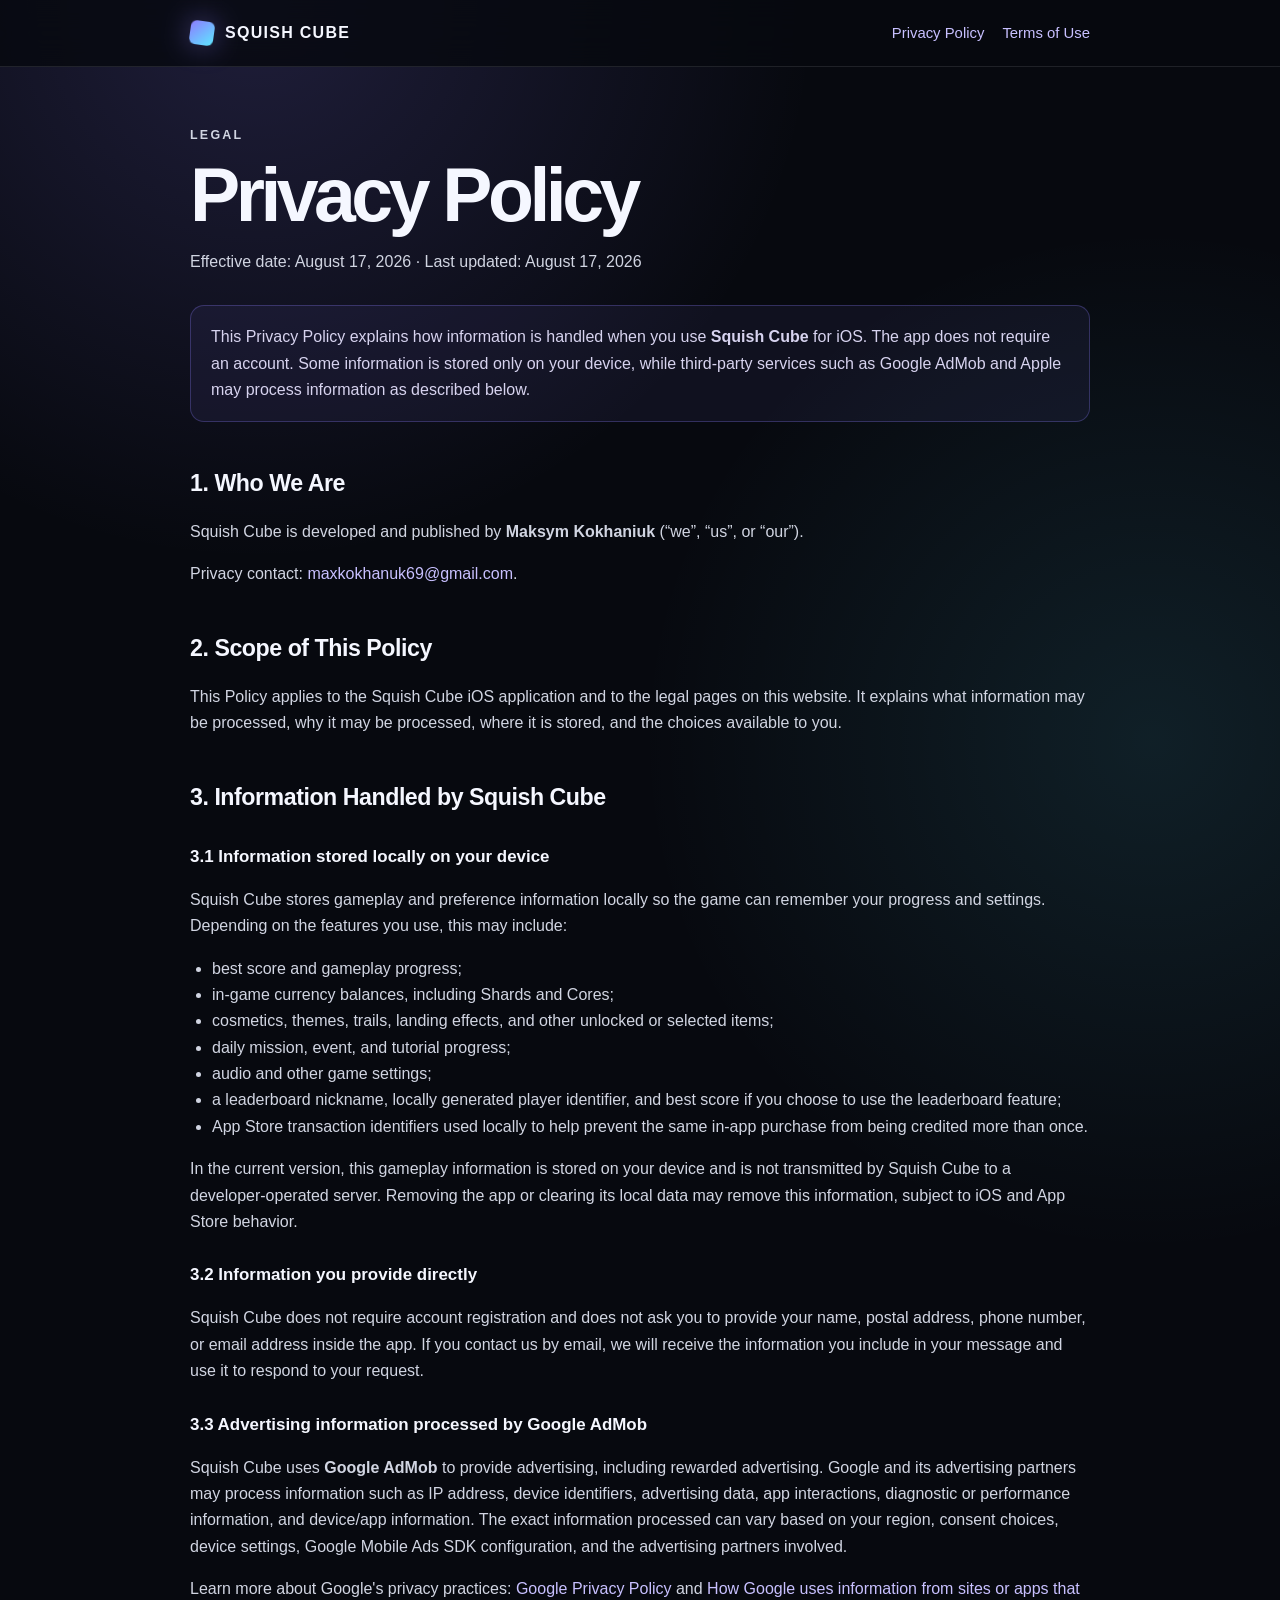
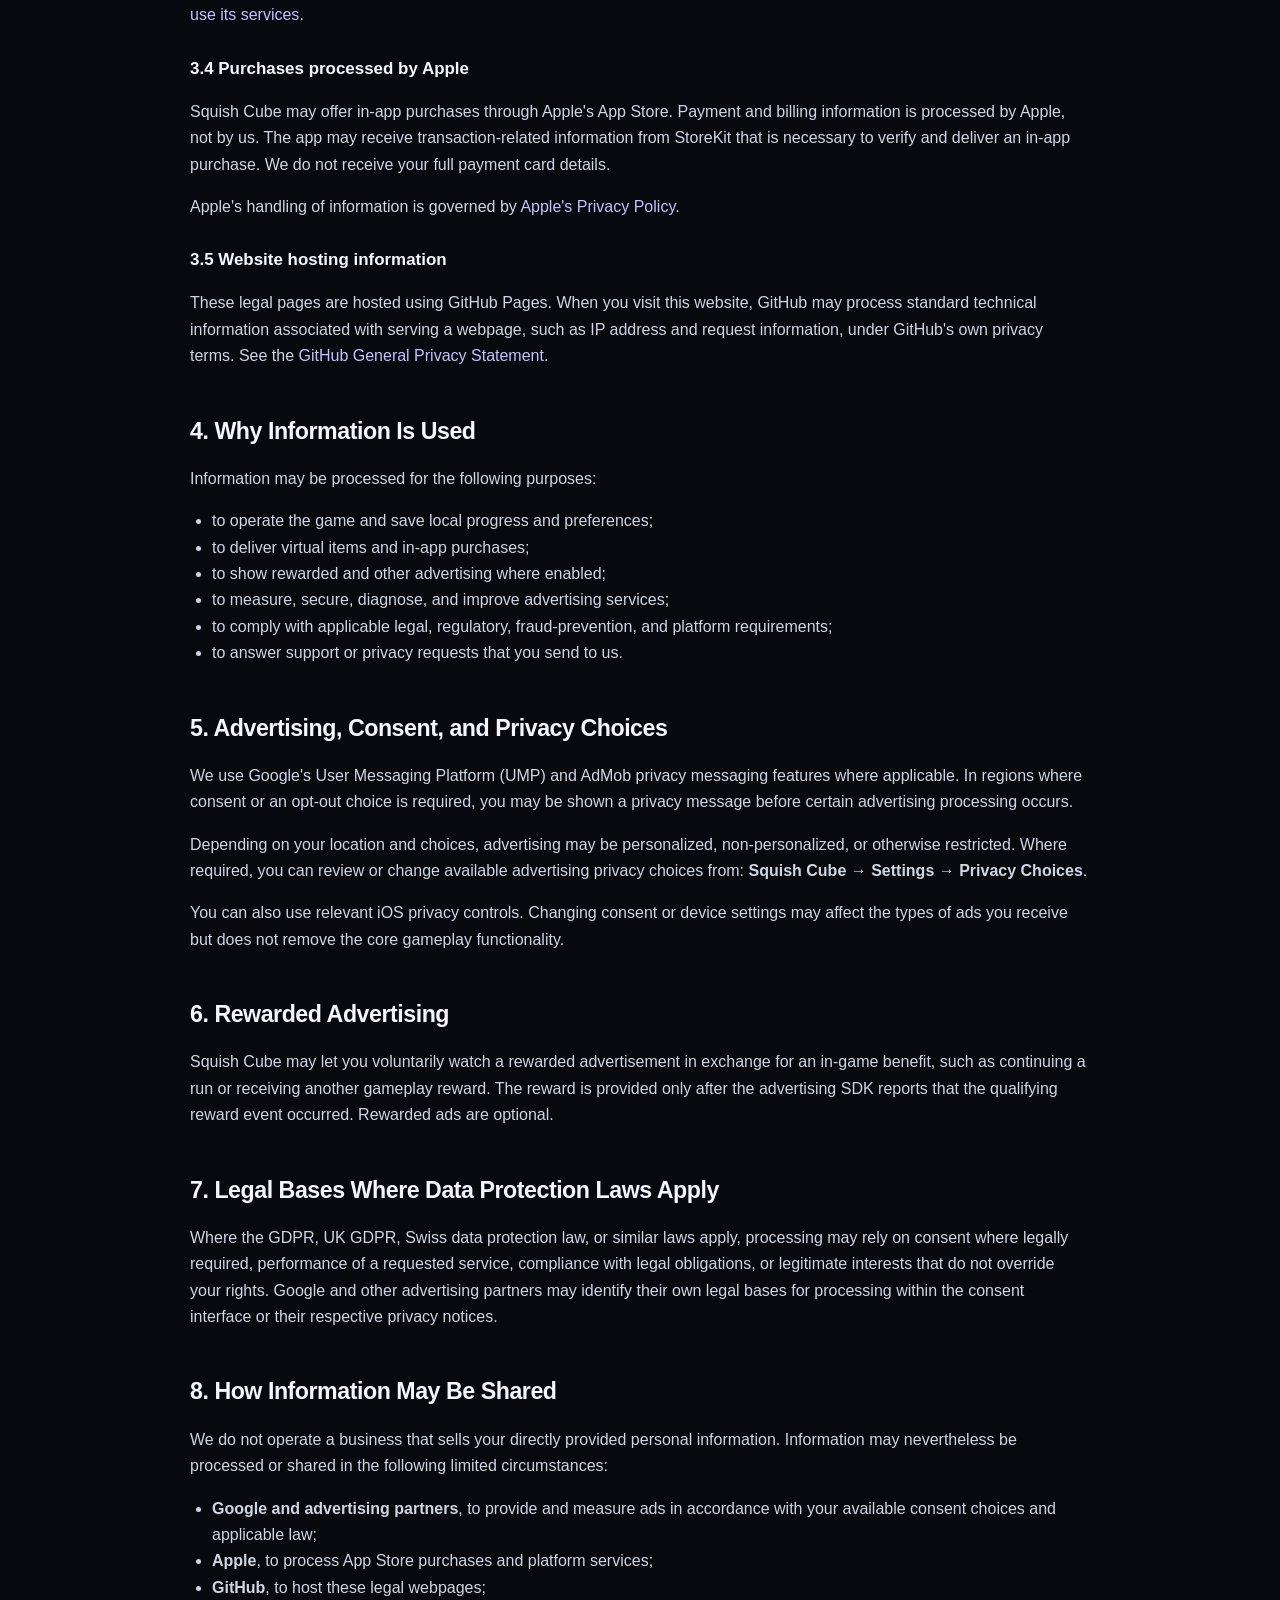
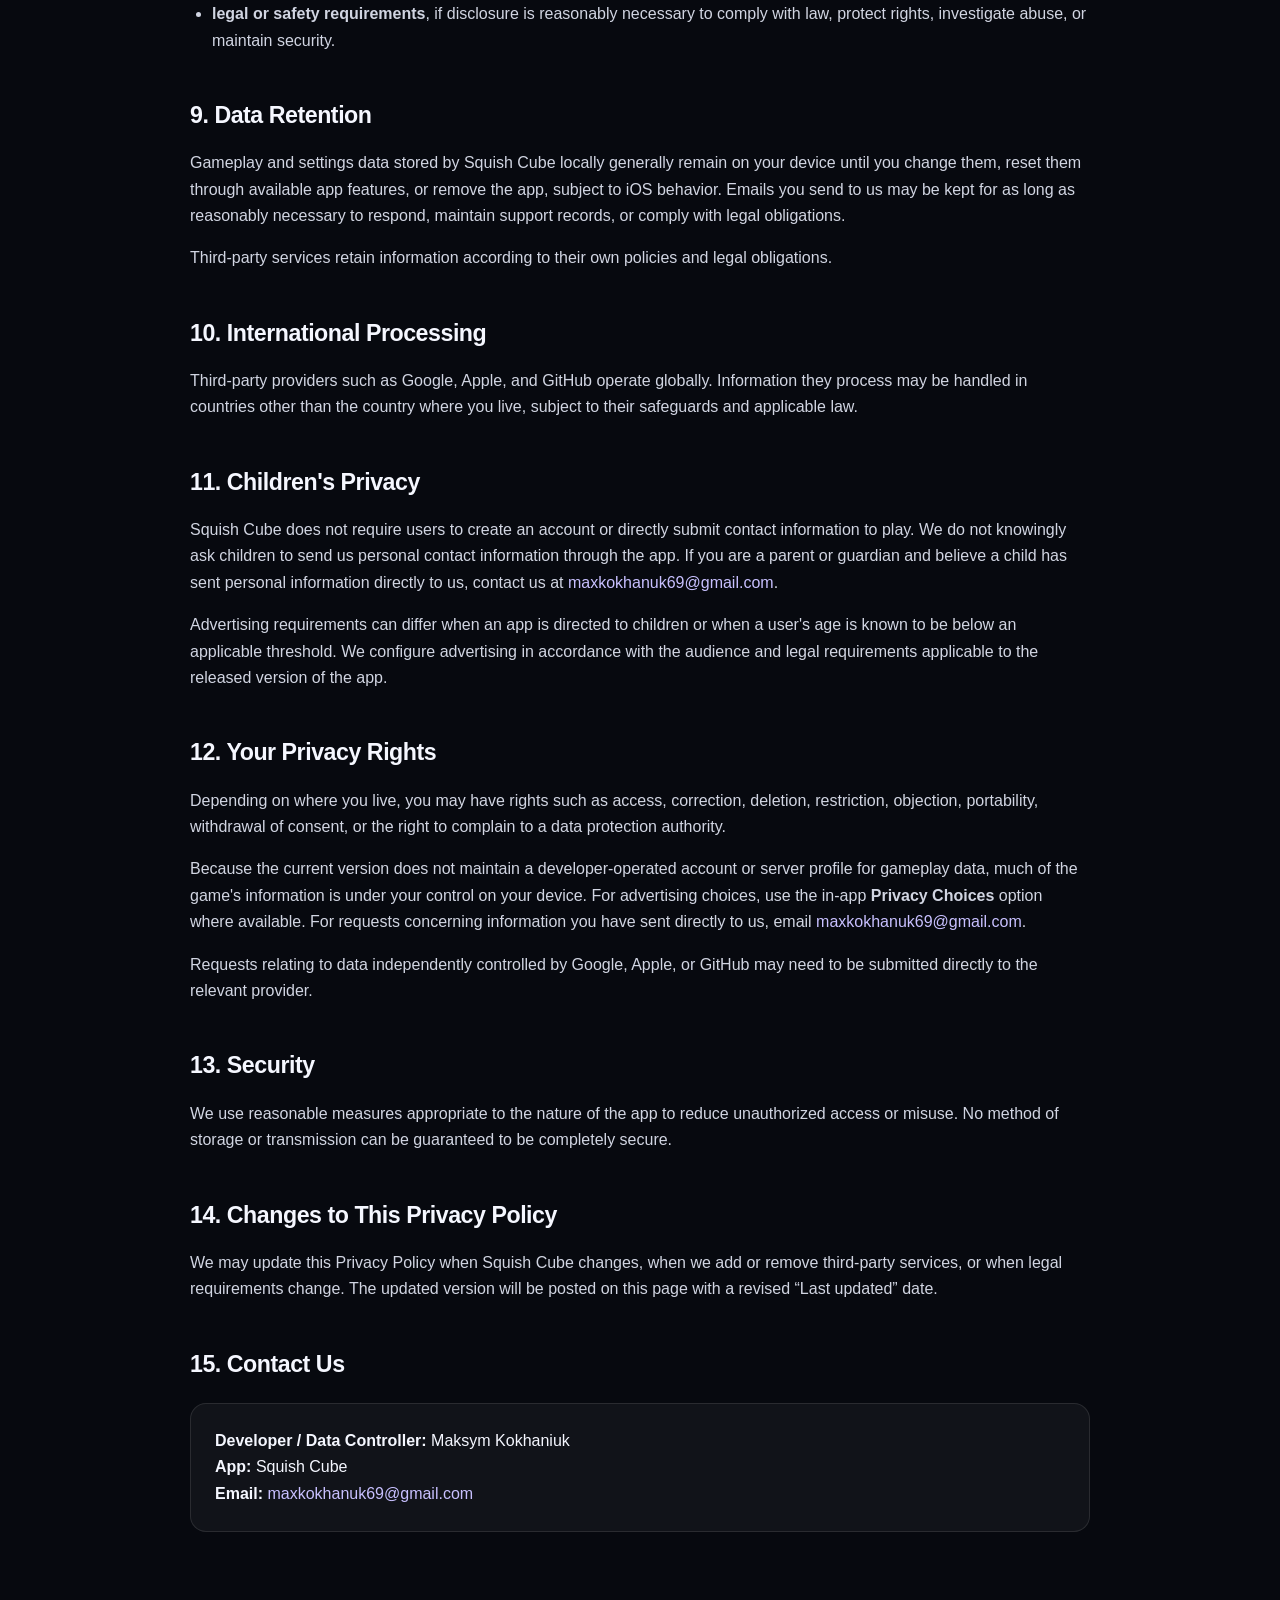
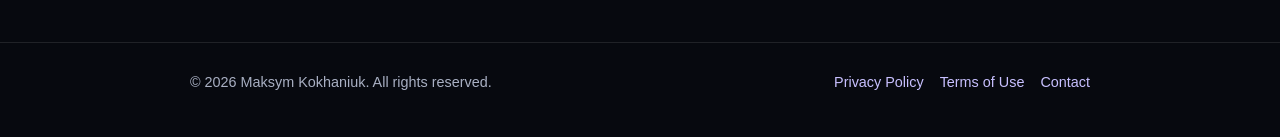
==== privacy/index.html @ 05f9e51a "Initial Squish Cube legal website" ====
<!doctype html>
<html lang="en">
<head>
  <meta charset="utf-8">
  <meta name="viewport" content="width=device-width, initial-scale=1">
  <meta name="description" content="Privacy Policy for Squish Cube for iOS, developed by Maksym Kokhaniuk.">
  <meta name="robots" content="index,follow">
  <title>Privacy Policy — Squish Cube</title>
  <link rel="stylesheet" href="../styles.css">
</head>
<body>

<nav>
  <div class="shell nav-inner">
    <a class="brand" href="../">
      <span class="logo" aria-hidden="true"></span>
      <span>Squish Cube</span>
    </a>
    <div class="nav-links">
      <a href="../privacy/">Privacy Policy</a>
      <a href="../terms/">Terms of Use</a>
    </div>
  </div>
</nav>

  <main class="shell legal">
    <header class="legal-header">
      <p class="eyebrow">Legal</p>
      <h1>Privacy Policy</h1>
      <p class="meta">Effective date: August 17, 2026 · Last updated: August 17, 2026</p>
    </header>

    <div class="notice">
      This Privacy Policy explains how information is handled when you use
      <strong>Squish Cube</strong> for iOS. The app does not require an account.
      Some information is stored only on your device, while third-party services
      such as Google AdMob and Apple may process information as described below.
    </div>

    <h2>1. Who We Are</h2>
    <p>
      Squish Cube is developed and published by <strong>Maksym Kokhaniuk</strong>
      (“we”, “us”, or “our”).
    </p>
    <p>
      Privacy contact:
      <a href="mailto:maxkokhanuk69@gmail.com">maxkokhanuk69@gmail.com</a>.
    </p>

    <h2>2. Scope of This Policy</h2>
    <p>
      This Policy applies to the Squish Cube iOS application and to the legal
      pages on this website. It explains what information may be processed,
      why it may be processed, where it is stored, and the choices available to you.
    </p>

    <h2>3. Information Handled by Squish Cube</h2>

    <h3>3.1 Information stored locally on your device</h3>
    <p>
      Squish Cube stores gameplay and preference information locally so the game
      can remember your progress and settings. Depending on the features you use,
      this may include:
    </p>
    <ul>
      <li>best score and gameplay progress;</li>
      <li>in-game currency balances, including Shards and Cores;</li>
      <li>cosmetics, themes, trails, landing effects, and other unlocked or selected items;</li>
      <li>daily mission, event, and tutorial progress;</li>
      <li>audio and other game settings;</li>
      <li>a leaderboard nickname, locally generated player identifier, and best score if you choose to use the leaderboard feature;</li>
      <li>App Store transaction identifiers used locally to help prevent the same in-app purchase from being credited more than once.</li>
    </ul>
    <p>
      In the current version, this gameplay information is stored on your device
      and is not transmitted by Squish Cube to a developer-operated server.
      Removing the app or clearing its local data may remove this information,
      subject to iOS and App Store behavior.
    </p>

    <h3>3.2 Information you provide directly</h3>
    <p>
      Squish Cube does not require account registration and does not ask you to
      provide your name, postal address, phone number, or email address inside the app.
      If you contact us by email, we will receive the information you include in
      your message and use it to respond to your request.
    </p>

    <h3>3.3 Advertising information processed by Google AdMob</h3>
    <p>
      Squish Cube uses <strong>Google AdMob</strong> to provide advertising,
      including rewarded advertising. Google and its advertising partners may
      process information such as IP address, device identifiers, advertising data,
      app interactions, diagnostic or performance information, and device/app
      information. The exact information processed can vary based on your region,
      consent choices, device settings, Google Mobile Ads SDK configuration, and
      the advertising partners involved.
    </p>
    <p>
      Learn more about Google's privacy practices:
      <a href="https://policies.google.com/privacy" rel="noopener noreferrer">Google Privacy Policy</a>
      and
      <a href="https://policies.google.com/technologies/partner-sites" rel="noopener noreferrer">How Google uses information from sites or apps that use its services</a>.
    </p>

    <h3>3.4 Purchases processed by Apple</h3>
    <p>
      Squish Cube may offer in-app purchases through Apple's App Store.
      Payment and billing information is processed by Apple, not by us.
      The app may receive transaction-related information from StoreKit that is
      necessary to verify and deliver an in-app purchase. We do not receive your
      full payment card details.
    </p>
    <p>
      Apple's handling of information is governed by
      <a href="https://www.apple.com/legal/privacy/" rel="noopener noreferrer">Apple's Privacy Policy</a>.
    </p>

    <h3>3.5 Website hosting information</h3>
    <p>
      These legal pages are hosted using GitHub Pages. When you visit this website,
      GitHub may process standard technical information associated with serving a
      webpage, such as IP address and request information, under GitHub's own privacy terms.
      See the
      <a href="https://docs.github.com/en/site-policy/privacy-policies/github-general-privacy-statement" rel="noopener noreferrer">GitHub General Privacy Statement</a>.
    </p>

    <h2>4. Why Information Is Used</h2>
    <p>Information may be processed for the following purposes:</p>
    <ul>
      <li>to operate the game and save local progress and preferences;</li>
      <li>to deliver virtual items and in-app purchases;</li>
      <li>to show rewarded and other advertising where enabled;</li>
      <li>to measure, secure, diagnose, and improve advertising services;</li>
      <li>to comply with applicable legal, regulatory, fraud-prevention, and platform requirements;</li>
      <li>to answer support or privacy requests that you send to us.</li>
    </ul>

    <h2>5. Advertising, Consent, and Privacy Choices</h2>
    <p>
      We use Google's User Messaging Platform (UMP) and AdMob privacy messaging
      features where applicable. In regions where consent or an opt-out choice is
      required, you may be shown a privacy message before certain advertising
      processing occurs.
    </p>
    <p>
      Depending on your location and choices, advertising may be personalized,
      non-personalized, or otherwise restricted. Where required, you can review or
      change available advertising privacy choices from:
      <strong>Squish Cube → Settings → Privacy Choices</strong>.
    </p>
    <p>
      You can also use relevant iOS privacy controls. Changing consent or device
      settings may affect the types of ads you receive but does not remove the
      core gameplay functionality.
    </p>

    <h2>6. Rewarded Advertising</h2>
    <p>
      Squish Cube may let you voluntarily watch a rewarded advertisement in exchange
      for an in-game benefit, such as continuing a run or receiving another
      gameplay reward. The reward is provided only after the advertising SDK reports
      that the qualifying reward event occurred. Rewarded ads are optional.
    </p>

    <h2>7. Legal Bases Where Data Protection Laws Apply</h2>
    <p>
      Where the GDPR, UK GDPR, Swiss data protection law, or similar laws apply,
      processing may rely on consent where legally required, performance of a
      requested service, compliance with legal obligations, or legitimate interests
      that do not override your rights. Google and other advertising partners may
      identify their own legal bases for processing within the consent interface
      or their respective privacy notices.
    </p>

    <h2>8. How Information May Be Shared</h2>
    <p>
      We do not operate a business that sells your directly provided personal
      information. Information may nevertheless be processed or shared in the
      following limited circumstances:
    </p>
    <ul>
      <li><strong>Google and advertising partners</strong>, to provide and measure ads in accordance with your available consent choices and applicable law;</li>
      <li><strong>Apple</strong>, to process App Store purchases and platform services;</li>
      <li><strong>GitHub</strong>, to host these legal webpages;</li>
      <li><strong>legal or safety requirements</strong>, if disclosure is reasonably necessary to comply with law, protect rights, investigate abuse, or maintain security.</li>
    </ul>

    <h2>9. Data Retention</h2>
    <p>
      Gameplay and settings data stored by Squish Cube locally generally remain on
      your device until you change them, reset them through available app features,
      or remove the app, subject to iOS behavior. Emails you send to us may be kept
      for as long as reasonably necessary to respond, maintain support records, or
      comply with legal obligations.
    </p>
    <p>
      Third-party services retain information according to their own policies and
      legal obligations.
    </p>

    <h2>10. International Processing</h2>
    <p>
      Third-party providers such as Google, Apple, and GitHub operate globally.
      Information they process may be handled in countries other than the country
      where you live, subject to their safeguards and applicable law.
    </p>

    <h2>11. Children's Privacy</h2>
    <p>
      Squish Cube does not require users to create an account or directly submit
      contact information to play. We do not knowingly ask children to send us
      personal contact information through the app. If you are a parent or guardian
      and believe a child has sent personal information directly to us, contact us
      at <a href="mailto:maxkokhanuk69@gmail.com">maxkokhanuk69@gmail.com</a>.
    </p>
    <p>
      Advertising requirements can differ when an app is directed to children or
      when a user's age is known to be below an applicable threshold. We configure
      advertising in accordance with the audience and legal requirements applicable
      to the released version of the app.
    </p>

    <h2>12. Your Privacy Rights</h2>
    <p>
      Depending on where you live, you may have rights such as access, correction,
      deletion, restriction, objection, portability, withdrawal of consent, or the
      right to complain to a data protection authority.
    </p>
    <p>
      Because the current version does not maintain a developer-operated account or
      server profile for gameplay data, much of the game's information is under your
      control on your device. For advertising choices, use the in-app
      <strong>Privacy Choices</strong> option where available. For requests concerning
      information you have sent directly to us, email
      <a href="mailto:maxkokhanuk69@gmail.com">maxkokhanuk69@gmail.com</a>.
    </p>
    <p>
      Requests relating to data independently controlled by Google, Apple, or GitHub
      may need to be submitted directly to the relevant provider.
    </p>

    <h2>13. Security</h2>
    <p>
      We use reasonable measures appropriate to the nature of the app to reduce
      unauthorized access or misuse. No method of storage or transmission can be
      guaranteed to be completely secure.
    </p>

    <h2>14. Changes to This Privacy Policy</h2>
    <p>
      We may update this Privacy Policy when Squish Cube changes, when we add or
      remove third-party services, or when legal requirements change. The updated
      version will be posted on this page with a revised “Last updated” date.
    </p>

    <h2>15. Contact Us</h2>
    <div class="card">
      <strong>Developer / Data Controller:</strong> Maksym Kokhaniuk<br>
      <strong>App:</strong> Squish Cube<br>
      <strong>Email:</strong>
      <a href="mailto:maxkokhanuk69@gmail.com">maxkokhanuk69@gmail.com</a>
    </div>
  </main>

<footer>
  <div class="shell footer-inner">
    <span>© 2026 Maksym Kokhaniuk. All rights reserved.</span>
    <div class="footer-links">
      <a href="../privacy/">Privacy Policy</a>
      <a href="../terms/">Terms of Use</a>
      <a href="mailto:maxkokhanuk69@gmail.com">Contact</a>
    </div>
  </div>
</footer>

</body>
</html>
---- styles.css ----
:root {
  color-scheme: dark;
  --bg: #07090f;
  --panel: rgba(255,255,255,0.045);
  --panel-strong: rgba(255,255,255,0.07);
  --text: #f5f7ff;
  --muted: #a9b0c3;
  --line: rgba(255,255,255,0.10);
  --accent: #8c7cff;
  --accent-2: #5ee7ff;
  --max: 900px;
}

* { box-sizing: border-box; }

html {
  scroll-behavior: smooth;
}

body {
  margin: 0;
  min-height: 100vh;
  font-family: Inter, ui-sans-serif, -apple-system, BlinkMacSystemFont, "SF Pro Text",
               "Segoe UI", sans-serif;
  background:
    radial-gradient(circle at 20% 0%, rgba(140,124,255,.18), transparent 35rem),
    radial-gradient(circle at 90% 15%, rgba(94,231,255,.10), transparent 32rem),
    var(--bg);
  color: var(--text);
  line-height: 1.65;
}

a {
  color: #c8c0ff;
  text-decoration: none;
}

a:hover { text-decoration: underline; }

.shell {
  width: min(calc(100% - 36px), var(--max));
  margin: 0 auto;
}

nav {
  position: sticky;
  top: 0;
  z-index: 10;
  border-bottom: 1px solid var(--line);
  background: rgba(7,9,15,.82);
  backdrop-filter: blur(16px);
  -webkit-backdrop-filter: blur(16px);
}

.nav-inner {
  display: flex;
  align-items: center;
  justify-content: space-between;
  min-height: 66px;
  gap: 18px;
}

.brand {
  display: inline-flex;
  align-items: center;
  gap: 11px;
  color: var(--text);
  font-weight: 800;
  letter-spacing: .08em;
  text-transform: uppercase;
}

.brand:hover { text-decoration: none; }

.logo {
  width: 24px;
  height: 24px;
  border-radius: 6px;
  transform: rotate(8deg);
  background: linear-gradient(135deg, var(--accent), var(--accent-2));
  box-shadow: 0 0 28px rgba(140,124,255,.45);
}

.nav-links {
  display: flex;
  flex-wrap: wrap;
  gap: 18px;
  font-size: .93rem;
}

.hero {
  min-height: calc(100vh - 67px);
  display: grid;
  align-items: center;
  padding: 70px 0;
}

.eyebrow {
  margin: 0 0 12px;
  color: var(--accent-2);
  font-size: .78rem;
  font-weight: 800;
  letter-spacing: .18em;
  text-transform: uppercase;
}

h1 {
  margin: 0;
  font-size: clamp(3rem, 11vw, 7rem);
  line-height: .92;
  letter-spacing: -.06em;
}

.hero p {
  max-width: 640px;
  margin: 26px 0 0;
  color: var(--muted);
  font-size: clamp(1rem, 2.3vw, 1.22rem);
}

.actions {
  display: flex;
  flex-wrap: wrap;
  gap: 12px;
  margin-top: 32px;
}

.button {
  display: inline-flex;
  align-items: center;
  justify-content: center;
  min-height: 48px;
  padding: 0 18px;
  border: 1px solid var(--line);
  border-radius: 12px;
  background: var(--panel);
  color: var(--text);
  font-weight: 700;
}

.button.primary {
  border-color: rgba(140,124,255,.55);
  background: linear-gradient(135deg, rgba(140,124,255,.26), rgba(94,231,255,.10));
  box-shadow: 0 10px 40px rgba(0,0,0,.25);
}

.button:hover {
  text-decoration: none;
  background: var(--panel-strong);
}

.legal {
  padding: 58px 0 90px;
}

.legal-header {
  margin-bottom: 30px;
}

.legal h1 {
  font-size: clamp(2.4rem, 8vw, 4.7rem);
  line-height: 1;
}

.meta {
  margin-top: 16px;
  color: var(--muted);
}

.notice {
  margin: 24px 0;
  padding: 18px 20px;
  border: 1px solid rgba(140,124,255,.28);
  border-radius: 14px;
  background: rgba(140,124,255,.07);
  color: #d7d3ef;
}

.card {
  margin: 20px 0;
  padding: 24px;
  border: 1px solid var(--line);
  border-radius: 16px;
  background: var(--panel);
}

.legal h2 {
  margin: 42px 0 12px;
  font-size: 1.45rem;
  letter-spacing: -.02em;
}

.legal h3 {
  margin: 26px 0 8px;
  font-size: 1.06rem;
}

.legal p, .legal li {
  color: #d1d5e2;
}

.legal ul {
  padding-left: 22px;
}

.table-wrap {
  overflow-x: auto;
  margin: 18px 0 26px;
  border: 1px solid var(--line);
  border-radius: 14px;
}

table {
  width: 100%;
  border-collapse: collapse;
  min-width: 650px;
  background: rgba(255,255,255,.025);
}

th, td {
  padding: 14px 16px;
  text-align: left;
  vertical-align: top;
  border-bottom: 1px solid var(--line);
}

th {
  color: var(--text);
  font-size: .86rem;
}

td {
  color: #cdd2df;
  font-size: .93rem;
}

tr:last-child td { border-bottom: 0; }

code {
  padding: 2px 6px;
  border-radius: 6px;
  background: rgba(255,255,255,.08);
  color: #eef0ff;
}

footer {
  border-top: 1px solid var(--line);
  padding: 28px 0 42px;
  color: var(--muted);
  font-size: .9rem;
}

.footer-inner {
  display: flex;
  align-items: center;
  justify-content: space-between;
  flex-wrap: wrap;
  gap: 14px;
}

.footer-links {
  display: flex;
  flex-wrap: wrap;
  gap: 16px;
}

@media (max-width: 650px) {
  .nav-inner {
    align-items: flex-start;
    flex-direction: column;
    padding: 16px 0;
  }

  .nav-links { gap: 12px; }

  .hero { min-height: auto; padding: 80px 0 100px; }

  .card { padding: 19px; }

  .legal { padding-top: 38px; }
}
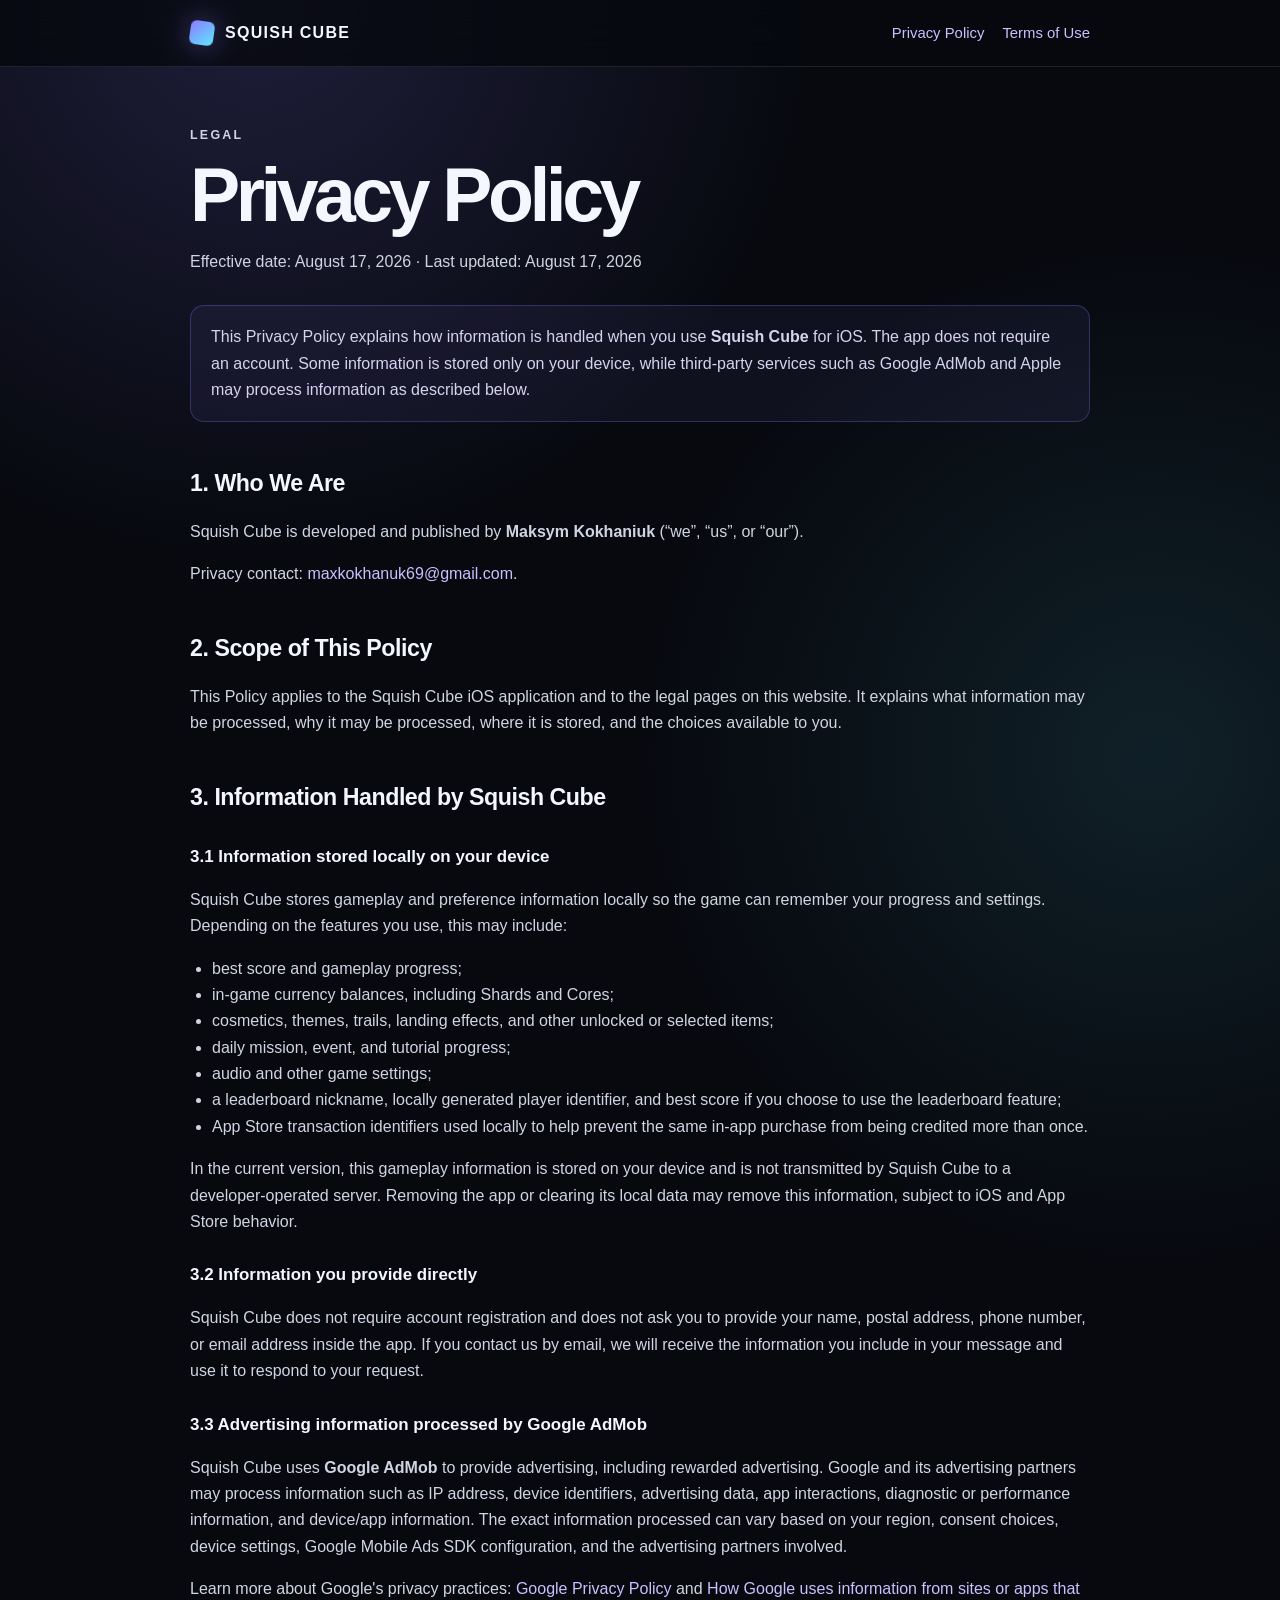
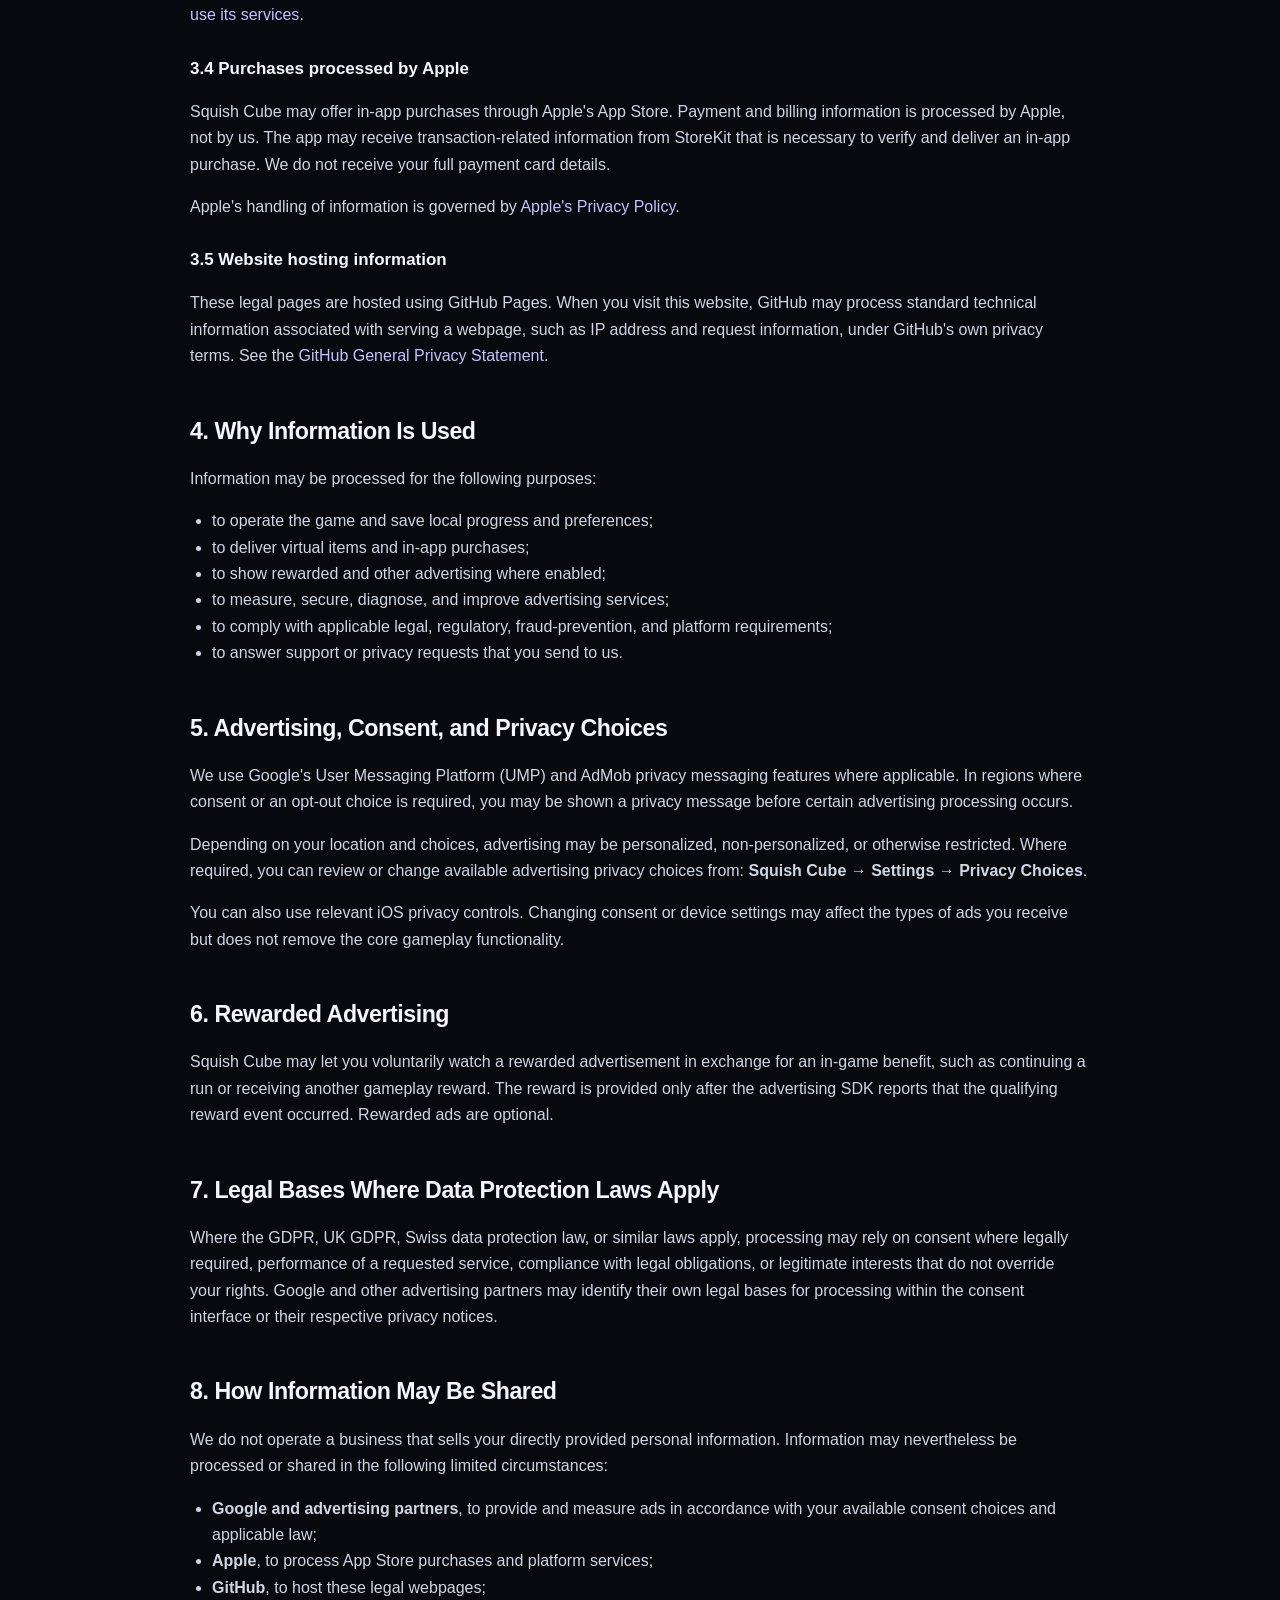
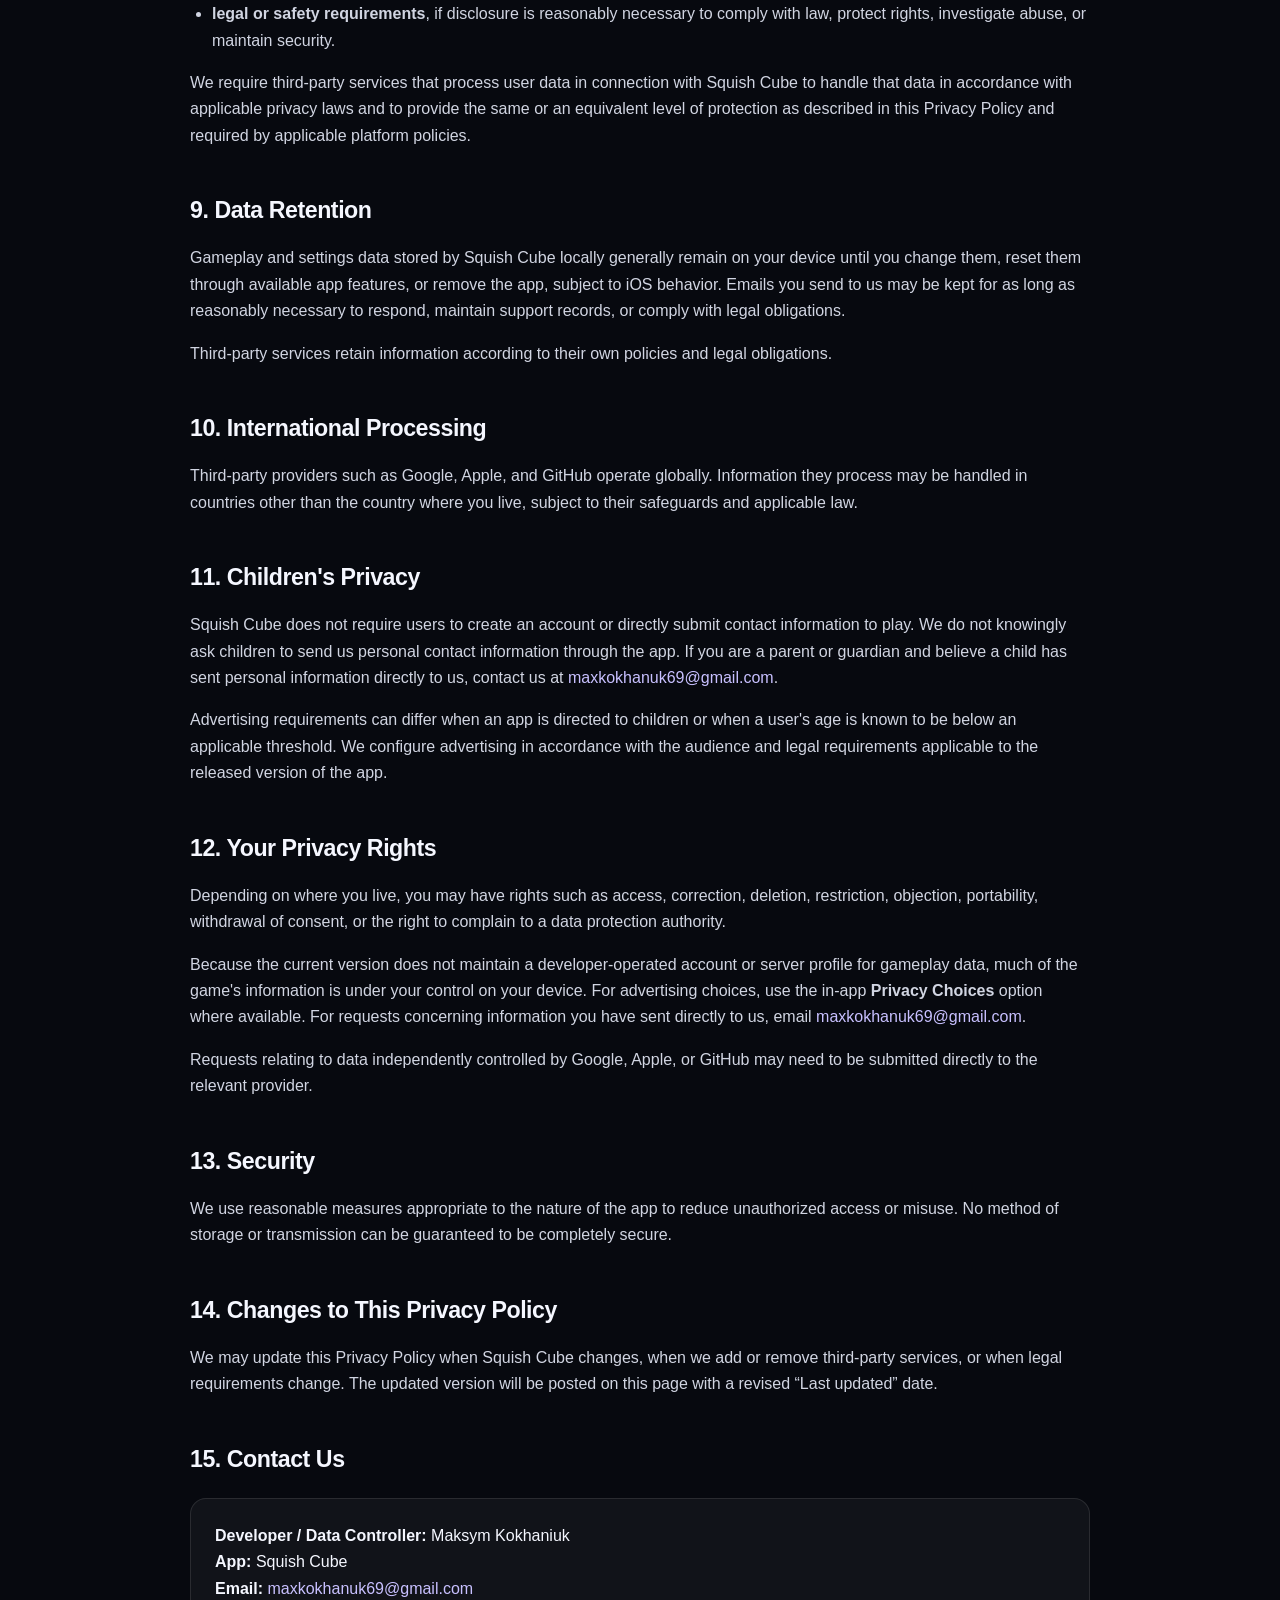
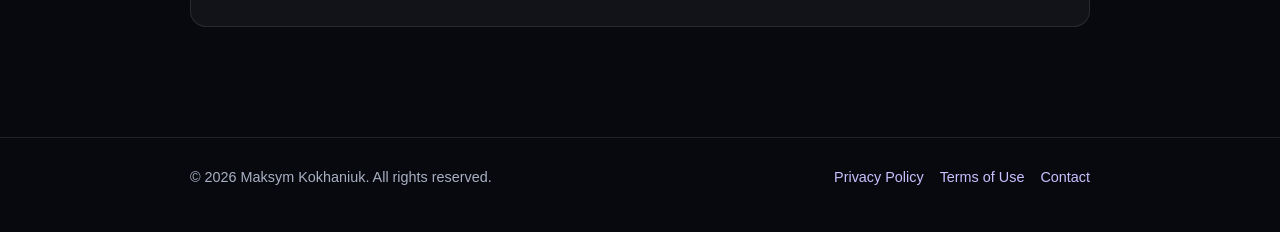
==== commit 11c8d49c: "Strengthen privacy policy third-party protections" ====
--- a/privacy/index.html
+++ b/privacy/index.html
@@ -186,6 +186,13 @@
       <li><strong>legal or safety requirements</strong>, if disclosure is reasonably necessary to comply with law, protect rights, investigate abuse, or maintain security.</li>
     </ul>
 
+    <p>
+      We require third-party services that process user data in connection with
+      Squish Cube to handle that data in accordance with applicable privacy laws
+      and to provide the same or an equivalent level of protection as described
+      in this Privacy Policy and required by applicable platform policies.
+    </p>
+
     <h2>9. Data Retention</h2>
     <p>
       Gameplay and settings data stored by Squish Cube locally generally remain on
